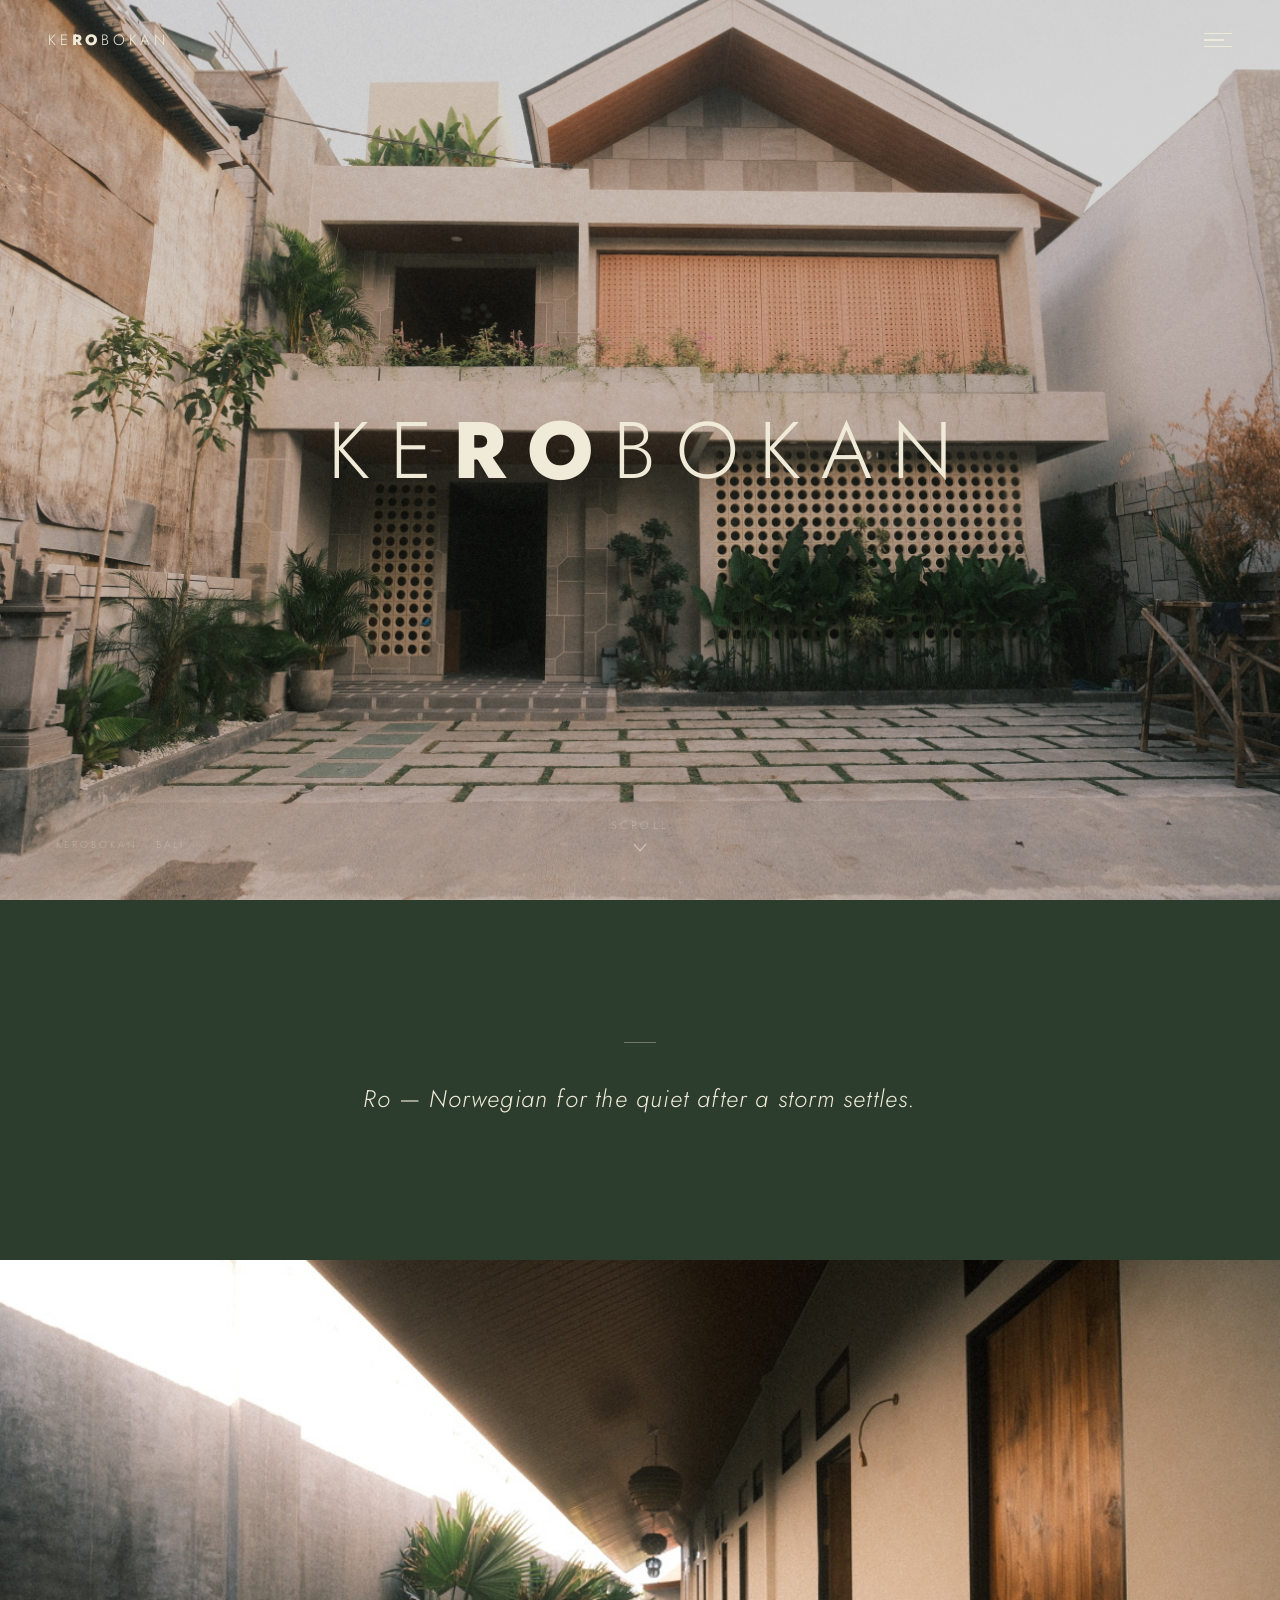
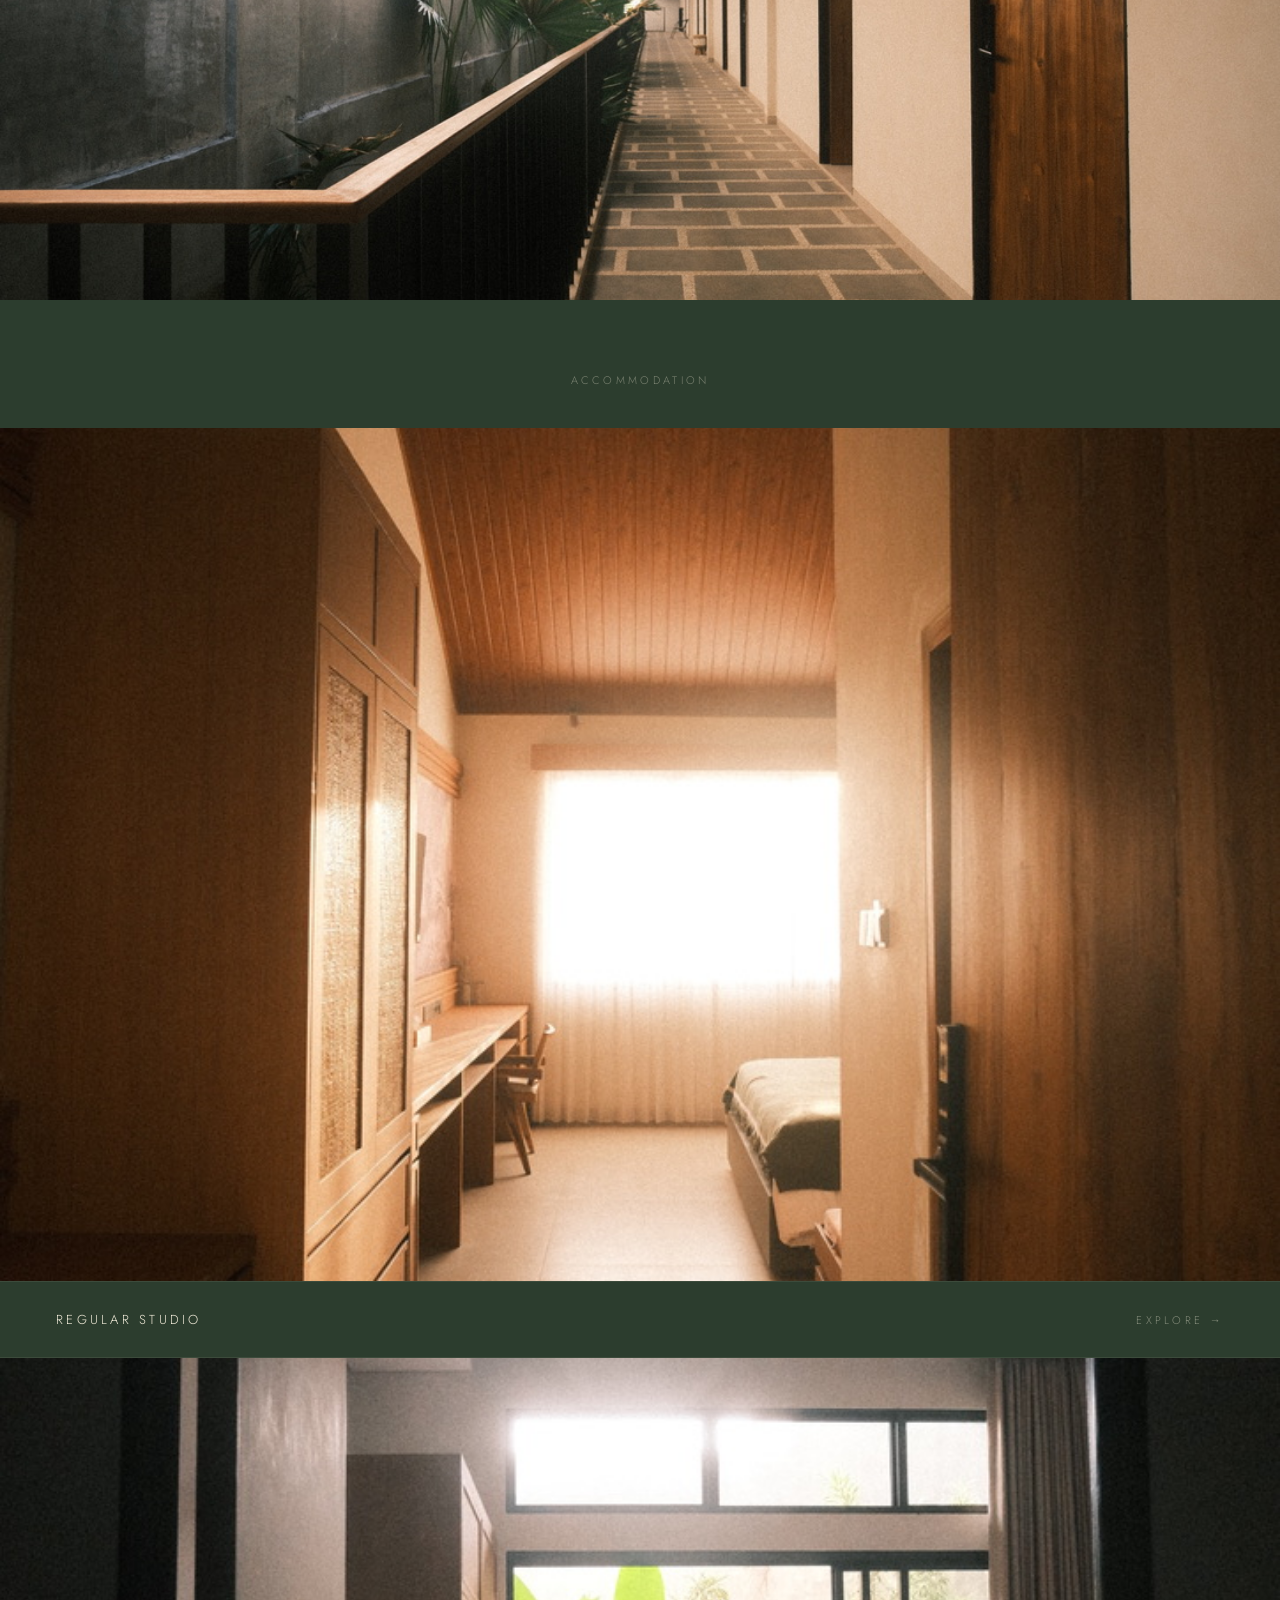
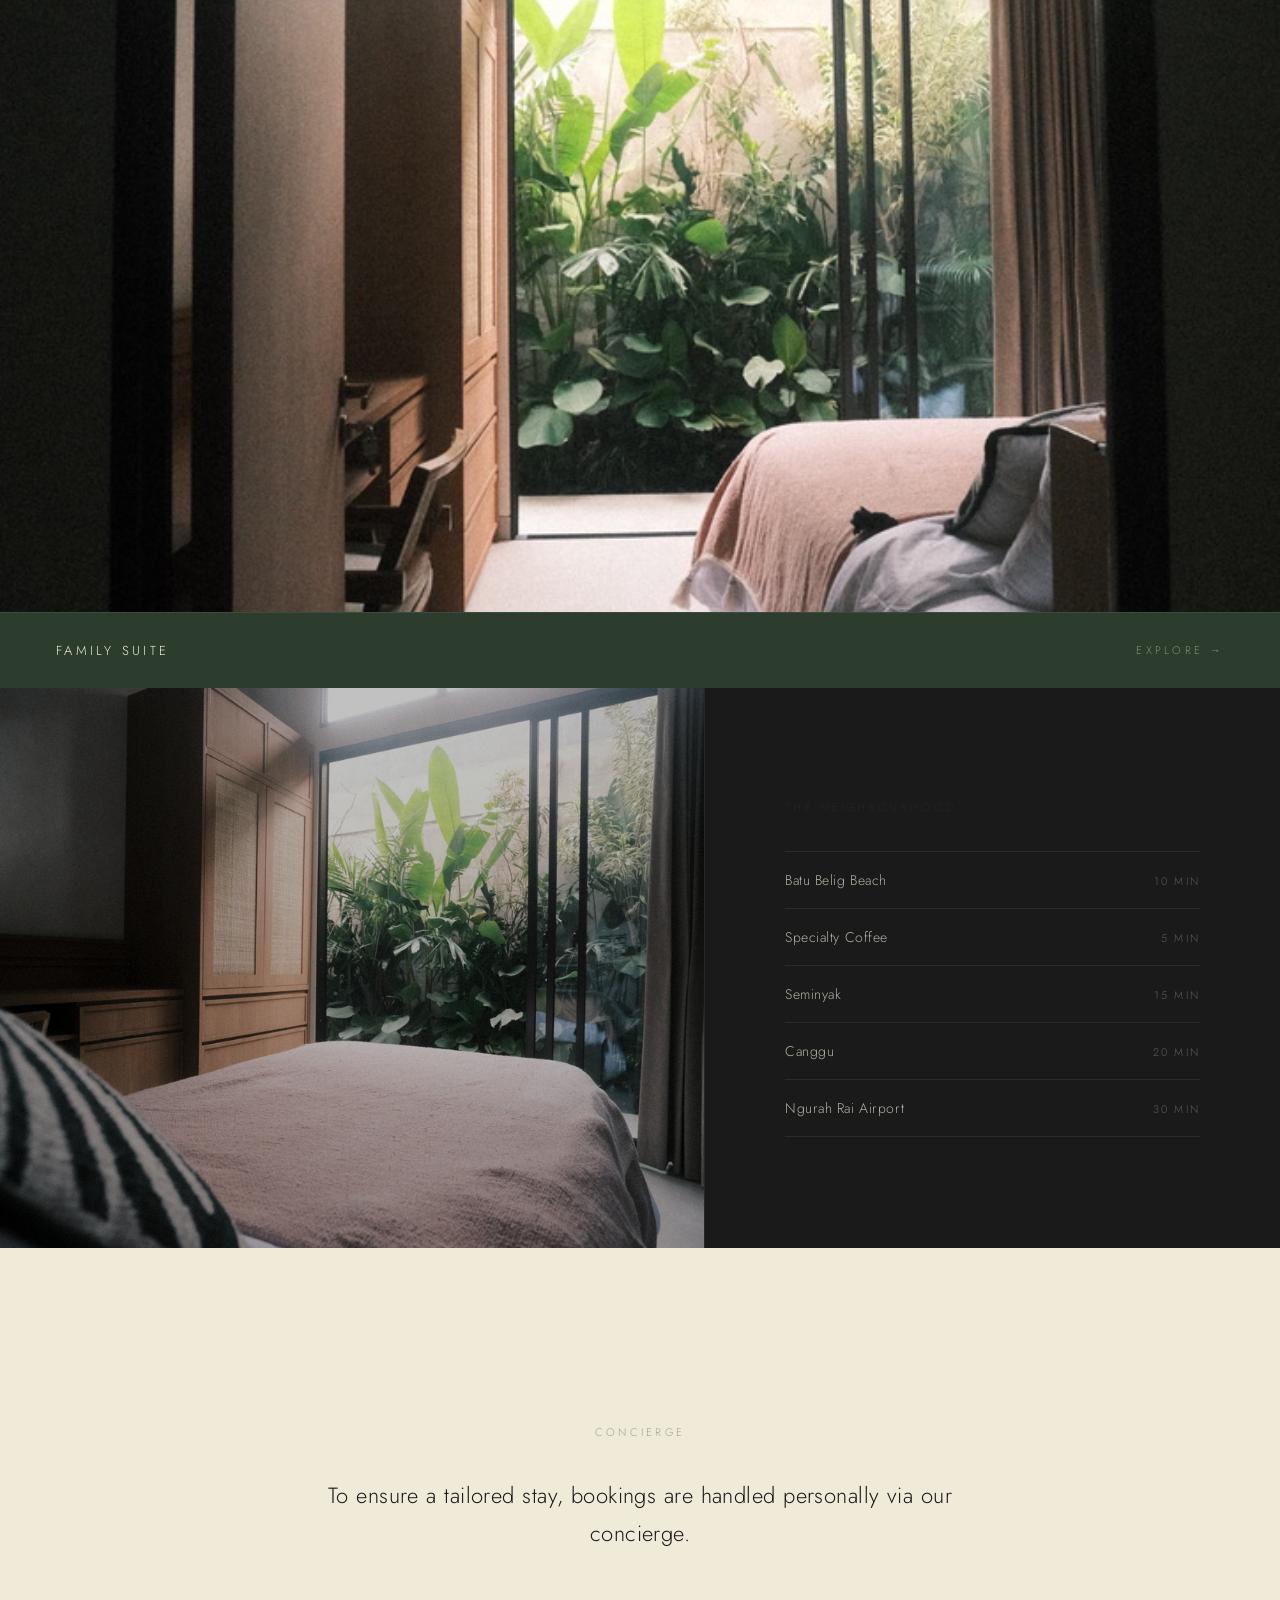
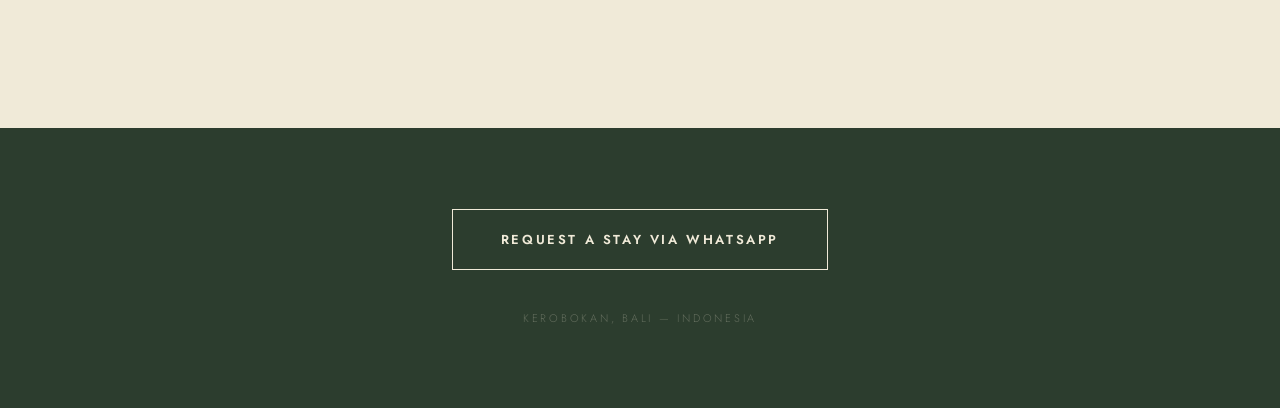
==== index.html @ 18e57e97 "Initial commit — keRObokan villa website Full site: home teaser, studio page, suite page, shared sty" ====
<!DOCTYPE html>
<html lang="en">
<head>
  <meta charset="UTF-8">
  <meta name="viewport" content="width=device-width, initial-scale=1.0">
  <title>keRObokan</title>
  <link rel="preconnect" href="https://fonts.googleapis.com">
  <link rel="preconnect" href="https://fonts.gstatic.com" crossorigin>
  <link href="https://fonts.googleapis.com/css2?family=Jost:ital,wght@0,300;0,600;0,800;1,300&display=swap" rel="stylesheet">
  <link rel="stylesheet" href="style.css">
</head>
<body>

  <!-- NAV -->
  <nav id="nav">
    <a href="index.html" class="nav-wordmark">
      <span class="wm-light">ke</span><span class="wm-bold">RO</span><span class="wm-light wm-last">bokan</span>
    </a>
    <button class="hamburger" id="hamburger" aria-label="Open menu">
      <span></span><span></span><span></span>
    </button>
  </nav>

  <!-- MENU OVERLAY -->
  <div class="menu-overlay" id="menuOverlay">
    <button class="menu-close" id="menuClose" aria-label="Close menu">
      <svg width="22" height="22" viewBox="0 0 22 22" fill="none">
        <line x1="1" y1="1" x2="21" y2="21" stroke="#f0ead8" stroke-width="1.5"/>
        <line x1="21" y1="1" x2="1" y2="21" stroke="#f0ead8" stroke-width="1.5"/>
      </svg>
    </button>
    <nav class="menu-links">
      <a href="#accommodation" class="menu-link" onclick="closeMenu()">Accommodation</a>
      <a href="#neighbourhood" class="menu-link" onclick="closeMenu()">The Neighbourhood</a>
      <a href="#concierge" class="menu-link" onclick="closeMenu()">Concierge</a>
      <a href="#request" class="menu-link" onclick="closeMenu()">Request a Stay</a>
    </nav>
  </div>

  <!-- S1: HERO -->
  <section class="hero" data-nav-theme="light">
    <div class="hero-bg">
      <img src="images/hero.jpeg" alt="keRObokan" class="hero-img" onerror="this.style.display='none'">
    </div>
    <div class="hero-wordmark">
      <h1>
        <span class="wm-light">ke</span><span class="wm-bold">RO</span><span class="wm-light wm-last">bokan</span>
      </h1>
    </div>
    <div class="hero-location">KEROBOKAN · BALI</div>
    <div class="scroll-hint">
      <span>SCROLL</span>
      <svg width="14" height="9" viewBox="0 0 14 9" fill="none">
        <line x1="1" y1="1" x2="7" y2="8" stroke="#f0ead8" stroke-opacity="0.5" stroke-width="1.2"/>
        <line x1="13" y1="1" x2="7" y2="8" stroke="#f0ead8" stroke-opacity="0.5" stroke-width="1.2"/>
      </svg>
    </div>
  </section>

  <!-- S2: INTERSTITIAL -->
  <section class="interstitial" data-nav-theme="light">
    <p data-reveal><em>Ro — Norwegian for the quiet after a storm settles.</em></p>
  </section>

  <!-- S3: TRANSITION -->
  <section class="transition" data-nav-theme="light">
    <img src="images/corridor.jpeg" alt="" class="transition-img" onerror="this.style.display='none'">
  </section>

  <!-- S4: ACCOMMODATION TEASERS -->
  <section class="rooms" id="accommodation" data-nav-theme="light">
    <div class="accom-label" data-reveal>ACCOMMODATION</div>

    <a class="room-teaser" href="studio.html" data-reveal>
      <div class="room-teaser-photo">
        <img src="images/room-studio-a.jpeg" alt="Regular Studio" onerror="this.style.display='none'">
      </div>
      <div class="room-teaser-bar">
        <span class="room-teaser-name">REGULAR STUDIO</span>
        <span class="room-teaser-cta">EXPLORE →</span>
      </div>
    </a>

    <a class="room-teaser" href="suite.html" data-reveal>
      <div class="room-teaser-photo">
        <img src="images/room-suite-a.jpeg" alt="Family Suite" onerror="this.style.display='none'">
      </div>
      <div class="room-teaser-bar">
        <span class="room-teaser-name">FAMILY SUITE</span>
        <span class="room-teaser-cta">EXPLORE →</span>
      </div>
    </a>
  </section>

  <!-- S5: THE NEIGHBOURHOOD -->
  <section class="neighbourhood" id="neighbourhood" data-nav-theme="light">
    <div class="neighbourhood-photo">
      <img src="images/6609CB39-1826-4DEB-866F-8B1CDC017FC5_1_105_c.jpeg" alt="Kerobokan" onerror="this.style.display='none'">
    </div>
    <div class="neighbourhood-text">
      <span class="section-label" data-reveal>THE NEIGHBOURHOOD</span>
      <ul class="neighbourhood-list">
        <li data-reveal><span class="nb-place">Batu Belig Beach</span><span class="nb-dist">10 min</span></li>
        <li data-reveal><span class="nb-place">Specialty Coffee</span><span class="nb-dist">5 min</span></li>
        <li data-reveal><span class="nb-place">Seminyak</span><span class="nb-dist">15 min</span></li>
        <li data-reveal><span class="nb-place">Canggu</span><span class="nb-dist">20 min</span></li>
        <li data-reveal><span class="nb-place">Ngurah Rai Airport</span><span class="nb-dist">30 min</span></li>
      </ul>
    </div>
  </section>

  <!-- S6: CONCIERGE -->
  <section class="concierge" id="concierge" data-nav-theme="dark">
    <span class="section-label" data-reveal>CONCIERGE</span>
    <p data-reveal>To ensure a tailored stay, bookings are handled personally via our concierge.</p>
  </section>

  <!-- S7: CTA FOOTER -->
  <section class="cta-footer" id="request" data-nav-theme="light">
    <a class="cta-btn" data-reveal
       href="https://wa.me/62811210864?text=Hello%20keRObokan%2C%20I%20would%20like%20to%20inquire%20about%20a%20stay..."
       target="_blank" rel="noopener">REQUEST A STAY VIA WHATSAPP</a>
    <span class="cta-location" data-reveal>KEROBOKAN, BALI — INDONESIA</span>
  </section>

  <script src="main.js"></script>
</body>
</html>
---- style.css ----
/* ── RESET & BASE ───────────────────────────────────────── */
*, *::before, *::after { box-sizing: border-box; margin: 0; padding: 0; }

:root {
  --green: #2c3d2e;
  --beige: #f0ead8;
  --dark:  #1a1a1a;
}

html { scroll-behavior: smooth; }

body {
  font-family: 'Jost', sans-serif;
  background: var(--dark);
  color: var(--beige);
  overflow-x: hidden;
}

img {
  display: block;
  width: 100%;
  height: 100%;
  object-fit: cover;
}

/* ── WORDMARK ───────────────────────────────────────────── */
.wm-light { font-weight: 300; }
.wm-bold  { font-weight: 800; }
.wm-last  { margin-right: -0.25em; }

/* ── SCROLL REVEAL ──────────────────────────────────────── */
[data-reveal] {
  opacity: 0;
  transform: translateY(22px);
  transition: opacity 0.9s cubic-bezier(0.16, 1, 0.3, 1),
              transform 0.9s cubic-bezier(0.16, 1, 0.3, 1);
}
[data-reveal].revealed {
  opacity: 1;
  transform: translateY(0);
}
.room-card:nth-child(2)[data-reveal] { transition-delay: 0.14s; }
.cta-location[data-reveal]           { transition-delay: 0.18s; }

/* ── ENTRANCE ANIMATION ─────────────────────────────────── */
@keyframes fadeUp {
  from { opacity: 0; transform: translateY(14px); }
  to   { opacity: 1; transform: translateY(0); }
}

.hero-wordmark h1 span {
  opacity: 0;
  animation: fadeUp 1s cubic-bezier(0.16, 1, 0.3, 1) forwards;
}
.hero-wordmark h1 span:nth-child(1) { animation-delay: 0.25s; }
.hero-wordmark h1 span:nth-child(2) { animation-delay: 0.42s; }
.hero-wordmark h1 span:nth-child(3) { animation-delay: 0.58s; }

.scroll-hint {
  opacity: 0;
  animation: fadeUp 0.8s ease forwards;
  animation-delay: 1.15s;
}

.hero-location {
  opacity: 0;
  animation: fadeUp 0.8s ease forwards;
  animation-delay: 0.9s;
}

/* ── NAV ────────────────────────────────────────────────── */
#nav {
  position: fixed;
  top: 0; left: 0; right: 0;
  z-index: 100;
  height: 80px;
  display: flex;
  align-items: center;
  justify-content: space-between;
  padding: 0 48px;
  transition: color 0.3s ease;
}

#nav::after {
  content: '';
  position: absolute;
  bottom: 0; left: 48px; right: 48px;
  height: 1px;
  background: rgba(240,234,216,0.12);
  opacity: 0;
  transition: opacity 0.4s ease;
}
#nav.scrolled::after { opacity: 1; }
#nav.nav-on-light::after { background: rgba(44,61,46,0.1); }

.nav-wordmark {
  display: flex;
  align-items: baseline;
  text-decoration: none;
  letter-spacing: 0.25em;
  font-size: 15px;
  text-transform: uppercase;
  color: var(--beige);
  transition: color 0.3s ease;
}

.hamburger {
  background: none;
  border: none;
  cursor: pointer;
  display: flex;
  flex-direction: column;
  gap: 5px;
  padding: 0;
}
.hamburger span {
  display: block;
  height: 1.5px;
  background: var(--beige);
  transition: background 0.3s ease;
}
.hamburger span:nth-child(1) { width: 28px; }
.hamburger span:nth-child(2) { width: 20px; }
.hamburger span:nth-child(3) { width: 28px; }

#nav.nav-on-light .nav-wordmark,
#nav.nav-on-light .nav-wordmark span { color: var(--green); }
#nav.nav-on-light .hamburger span    { background: var(--green); }

/* ── MENU OVERLAY ───────────────────────────────────────── */
.menu-overlay {
  position: fixed;
  inset: 0;
  z-index: 200;
  background: var(--green);
  display: flex;
  flex-direction: column;
  align-items: center;
  justify-content: center;
  gap: 36px;
  opacity: 0;
  pointer-events: none;
  transition: opacity 0.35s ease;
}
.menu-overlay.open {
  opacity: 1;
  pointer-events: all;
}

.menu-close {
  position: absolute;
  top: 32px; right: 48px;
  background: none;
  border: none;
  cursor: pointer;
  padding: 0;
  line-height: 0;
  opacity: 0;
  transition: opacity 0.3s ease 0.05s;
}
.menu-overlay.open .menu-close { opacity: 1; }

.menu-link {
  font-weight: 300;
  font-size: 13px;
  letter-spacing: 0.25em;
  text-transform: uppercase;
  color: var(--beige);
  text-decoration: none;
  opacity: 0;
  transform: translateY(10px);
  transition: opacity 0.4s ease, transform 0.4s ease, color 0.2s;
}
.menu-link:hover { opacity: 0.55 !important; }

.menu-overlay.open .menu-link:nth-child(1) { opacity: 1; transform: none; transition-delay: 0.1s;  }
.menu-overlay.open .menu-link:nth-child(2) { opacity: 1; transform: none; transition-delay: 0.18s; }
.menu-overlay.open .menu-link:nth-child(3) { opacity: 1; transform: none; transition-delay: 0.26s; }

/* ── S1: HERO ───────────────────────────────────────────── */
.hero {
  position: relative;
  width: 100%;
  height: 100vh;
  min-height: 640px;
  background: var(--dark);
  display: flex;
  align-items: center;
  justify-content: center;
  overflow: hidden;
}

.hero-bg {
  position: absolute;
  inset: 0;
  height: 115%; /* extra height for parallax travel */
  top: -7.5%;
}

.hero-img {
  width: 100%;
  height: 100%;
  object-fit: cover;
  opacity: 0.82;
}

.hero-wordmark {
  position: relative;
  z-index: 1;
}
.hero-wordmark h1 {
  display: flex;
  align-items: baseline;
  letter-spacing: 0.25em;
  font-size: 80px;
  color: var(--beige);
  text-transform: uppercase;
  line-height: 1;
}

.hero-location {
  position: absolute;
  bottom: 48px; left: 56px;
  font-weight: 300;
  font-size: 10px;
  letter-spacing: 0.3em;
  text-transform: uppercase;
  color: rgba(240,234,216,0.35);
  z-index: 1;
}

.scroll-hint {
  position: absolute;
  bottom: 48px;
  left: 0; right: 0;
  display: flex;
  flex-direction: column;
  align-items: center;
  gap: 10px;
  z-index: 1;
}
.scroll-hint span {
  font-weight: 300;
  font-size: 11px;
  letter-spacing: 0.3em;
  text-transform: uppercase;
  color: rgba(240,234,216,0.38);
}

/* ── S2: INTERSTITIAL ───────────────────────────────────── */
.interstitial {
  background: var(--green);
  display: flex;
  align-items: center;
  justify-content: center;
  padding: 100px 240px;
  min-height: 360px;
}
.interstitial p {
  font-weight: 300;
  font-style: italic;
  font-size: 24px;
  line-height: 40px;
  letter-spacing: 0.05em;
  color: var(--beige);
  text-align: center;
}
.interstitial p::before {
  content: '';
  display: block;
  width: 32px;
  height: 1px;
  background: rgba(240,234,216,0.35);
  margin: 0 auto 36px;
}

/* ── S3: TRANSITION ─────────────────────────────────────── */
.transition {
  width: 100%;
  height: 640px;
  background: var(--dark);
  overflow: hidden;
}
.transition-img {
  width: 100%;
  height: 100%;
  object-fit: cover;
}

/* ── S4: ACCOMMODATION ──────────────────────────────────── */
.accommodation {
  background: var(--green);
  padding-top: 72px;
}

.accom-label {
  text-align: center;
  font-weight: 300;
  font-size: 11px;
  letter-spacing: 0.3em;
  text-transform: uppercase;
  color: rgba(240,234,216,0.4);
  margin-bottom: 40px;
}

.accom-grid {
  display: flex;
  flex-direction: column;
}

.room-card {
  display: flex;
  flex-direction: row;
  border-bottom: 1px solid rgba(240,234,216,0.08);
}
.room-card:last-child { border-bottom: none; }

.room-card--reverse {
  flex-direction: row-reverse;
}

/* 3-photo grid */
.room-photos {
  flex: 0 0 62%;
  display: flex;
  flex-direction: row;
  height: 560px;
}
.room-photo-portrait {
  flex: 0 0 56%;
  overflow: hidden;
  background: #252f26;
  border-right: 2px solid var(--green);
}
.room-photo-stack {
  flex: 1;
  display: flex;
  flex-direction: column;
}
.room-photo-landscape {
  flex: 1;
  overflow: hidden;
  background: #232e24;
}
.room-photo-landscape:first-child {
  border-bottom: 2px solid var(--green);
}

.room-details {
  flex: 1;
  background: var(--green);
  padding: 72px 80px;
  display: flex;
  flex-direction: column;
  justify-content: center;
}

.room-type {
  font-weight: 300;
  font-size: 11px;
  letter-spacing: 0.25em;
  text-transform: uppercase;
  color: rgba(240,234,216,0.45);
  margin-bottom: 14px;
}
.room-spec {
  font-weight: 300;
  font-size: 14px;
  letter-spacing: 0.06em;
  color: rgba(240,234,216,0.6);
  margin-bottom: 36px;
}
.room-price-row {
  display: flex;
  align-items: baseline;
  gap: 12px;
  flex-wrap: wrap;
}
.room-price {
  font-weight: 600;
  font-size: 36px;
  color: var(--beige);
  letter-spacing: 0.01em;
}
.room-per-night {
  font-weight: 300;
  font-size: 11px;
  letter-spacing: 0.2em;
  text-transform: uppercase;
  color: rgba(240,234,216,0.4);
}

/* ── S5: CONCIERGE ──────────────────────────────────────── */
.concierge {
  background: var(--beige);
  display: flex;
  flex-direction: column;
  align-items: center;
  justify-content: center;
  padding: 120px 320px;
  min-height: 480px;
}
.section-label {
  font-weight: 300;
  font-size: 11px;
  letter-spacing: 0.3em;
  text-transform: uppercase;
  color: rgba(44,61,46,0.4);
  margin-bottom: 36px;
  display: block;
}
.concierge p {
  font-weight: 300;
  font-size: 22px;
  line-height: 38px;
  letter-spacing: 0.02em;
  text-align: center;
  color: var(--dark);
}

/* ── S6: CTA FOOTER ─────────────────────────────────────── */
.cta-footer {
  background: var(--green);
  display: flex;
  flex-direction: column;
  align-items: center;
  justify-content: center;
  gap: 40px;
  min-height: 280px;
  padding: 60px 48px;
}

.cta-btn {
  display: inline-flex;
  align-items: center;
  justify-content: center;
  background: transparent;
  border: 1.5px solid var(--beige);
  border-radius: 0;
  padding: 20px 48px;
  font-family: 'Jost', sans-serif;
  font-weight: 600;
  font-size: 13px;
  letter-spacing: 0.2em;
  text-transform: uppercase;
  color: var(--beige);
  text-decoration: none;
  transition: background 0.2s ease, color 0.2s ease;
}
.cta-btn:hover {
  background: var(--beige);
  color: var(--green);
}

.cta-location {
  font-weight: 300;
  font-size: 11px;
  letter-spacing: 0.25em;
  text-transform: uppercase;
  color: rgba(240,234,216,0.28);
}

/* ── MOBILE ─────────────────────────────────────────────── */
@media (max-width: 768px) {
  #nav { padding: 0 24px; height: 64px; }
  #nav::after { left: 24px; right: 24px; }

  .hero-wordmark h1 { font-size: 40px; }
  .hero-location { left: 28px; bottom: 40px; }

  .interstitial { padding: 64px 40px; min-height: 280px; }
  .interstitial p { font-size: 18px; line-height: 30px; }

  .transition { height: 320px; }

  .accommodation { padding-top: 56px; }

  .room-card,
  .room-card--reverse {
    flex-direction: column;
  }
  .room-card { border-bottom: 1px solid rgba(240,234,216,0.1); }
  .room-card:last-child { border-bottom: none; }
  .room-card:nth-child(2)[data-reveal] { transition-delay: 0; }

  /* Collapse to single portrait image on mobile */
  .room-photos { flex: none; width: 100%; height: 260px; }
  .room-photo-stack { display: none; }
  .room-photo-portrait { flex: 0 0 100%; border-right: none; }

  .room-details { padding: 40px 28px 52px; justify-content: flex-start; }
  .room-price { font-size: 30px; }

  .concierge { padding: 80px 36px; min-height: 380px; }
  .concierge p { font-size: 18px; line-height: 30px; }

  .cta-footer { padding: 56px 28px; gap: 28px; }
  .cta-btn {
    padding: 18px 28px;
    font-size: 11px;
    letter-spacing: 0.15em;
    width: 100%;
    text-align: center;
  }

  .menu-close { top: 20px; right: 24px; }
}

/* ── ROOM TEASERS (home) ────────────────────────────────── */
.rooms { background: var(--green); padding-top: 72px; }

.room-teaser {
  display: block;
  text-decoration: none;
  border-bottom: 1px solid rgba(240,234,216,0.08);
}
.room-teaser:last-child { border-bottom: none; }

.room-teaser-photo {
  aspect-ratio: 3 / 2;
  overflow: hidden;
  background: #252f26;
}
.room-teaser-photo img {
  width: 100%; height: 100%; object-fit: cover;
  transition: transform 0.9s cubic-bezier(0.16, 1, 0.3, 1);
}
.room-teaser:hover .room-teaser-photo img { transform: scale(1.04); }

.room-teaser-bar {
  background: var(--green);
  display: flex;
  justify-content: space-between;
  align-items: center;
  padding: 28px 56px;
  border-top: 1px solid rgba(240,234,216,0.08);
}
.room-teaser-name {
  font-weight: 300; font-size: 13px;
  letter-spacing: 0.25em; text-transform: uppercase;
  color: var(--beige);
}
.room-teaser-cta {
  font-weight: 300; font-size: 11px;
  letter-spacing: 0.3em; text-transform: uppercase;
  color: rgba(240,234,216,0.45);
  transition: color 0.25s ease;
}
.room-teaser:hover .room-teaser-cta { color: var(--beige); }

/* ── THE NEIGHBOURHOOD (home) ───────────────────────────── */
.neighbourhood {
  background: var(--dark);
  display: flex; flex-direction: row;
  min-height: 560px;
}
.neighbourhood-photo {
  flex: 0 0 55%;
  overflow: hidden;
  background: #111;
  filter: grayscale(25%) contrast(1.08);
}
.neighbourhood-photo img {
  width: 100%; height: 100%; object-fit: cover; opacity: 0.72;
}
.neighbourhood-text {
  flex: 1;
  display: flex; flex-direction: column;
  justify-content: center;
  padding: 72px 80px;
  border-left: 1px solid rgba(240,234,216,0.07);
}
.neighbourhood-list {
  list-style: none;
  display: flex; flex-direction: column;
}
.neighbourhood-list li {
  display: flex; justify-content: space-between; align-items: baseline;
  padding: 18px 0;
  border-bottom: 1px solid rgba(240,234,216,0.08);
}
.neighbourhood-list li:first-child { border-top: 1px solid rgba(240,234,216,0.08); }
.nb-place {
  font-weight: 300; font-size: 14px;
  letter-spacing: 0.04em; color: rgba(240,234,216,0.72);
}
.nb-dist {
  font-weight: 300; font-size: 11px;
  letter-spacing: 0.2em; text-transform: uppercase;
  color: rgba(240,234,216,0.32);
}

/* ── ROOM HERO (room pages) ─────────────────────────────── */
.room-hero {
  position: relative;
  height: 100vh; min-height: 600px;
  background: var(--dark);
  display: flex; align-items: center; justify-content: center;
  overflow: hidden;
}
.room-hero-bg {
  position: absolute; inset: 0;
  height: 115%; top: -7.5%;
}
.room-hero-bg img {
  width: 100%; height: 100%; object-fit: cover; opacity: 0.8;
}
.room-hero-content {
  position: relative; z-index: 1; text-align: center;
}
.room-hero-label {
  display: block;
  font-weight: 300; font-size: 11px;
  letter-spacing: 0.35em; text-transform: uppercase;
  color: rgba(240,234,216,0.5);
  margin-bottom: 20px;
  opacity: 0; animation: fadeUp 0.8s ease forwards; animation-delay: 0.3s;
}
.room-hero-name {
  font-weight: 300; font-size: 72px;
  letter-spacing: 0.2em; text-transform: uppercase;
  color: var(--beige); line-height: 1;
  opacity: 0; animation: fadeUp 1s cubic-bezier(0.16,1,0.3,1) forwards;
  animation-delay: 0.5s;
}

/* ── ROOM NARRATIVE ─────────────────────────────────────── */
.room-narrative {
  background: var(--green);
  display: flex; align-items: center; justify-content: center;
  padding: 100px 320px;
  border-top: 1px solid rgba(240,234,216,0.08);
}
.room-narrative p {
  font-weight: 300; font-style: italic; font-size: 20px;
  line-height: 36px; letter-spacing: 0.03em;
  color: rgba(240,234,216,0.7); text-align: center;
}
.room-narrative p::before {
  content: ''; display: block; width: 32px; height: 1px;
  background: rgba(240,234,216,0.3); margin: 0 auto 36px;
}

/* ── ROOM DETAILS ROW ───────────────────────────────────── */
.room-details-row {
  background: var(--green);
  display: flex; align-items: center; justify-content: space-between;
  padding: 56px 80px;
  border-top: 1px solid rgba(240,234,216,0.08);
}
.room-details-specs { display: flex; gap: 64px; }
.spec-item { display: flex; flex-direction: column; gap: 10px; }
.spec-label {
  font-weight: 300; font-size: 10px;
  letter-spacing: 0.3em; text-transform: uppercase;
  color: rgba(240,234,216,0.4);
}
.spec-value {
  font-weight: 300; font-size: 15px;
  letter-spacing: 0.05em; color: var(--beige);
}
.room-details-price { display: flex; align-items: baseline; gap: 10px; }
.details-price-amount {
  font-weight: 300; font-size: 32px;
  color: var(--beige); letter-spacing: 0.05em;
}
.details-price-label {
  font-weight: 300; font-size: 11px;
  letter-spacing: 0.2em; text-transform: uppercase;
  color: rgba(240,234,216,0.4);
}

/* ── ROOM GALLERY ───────────────────────────────────────── */
.room-gallery { background: var(--dark); }
.room-gallery-photo {
  aspect-ratio: 3 / 2;
  overflow: hidden; background: #1e1e1e;
}
.room-gallery-photo img { width: 100%; height: 100%; object-fit: cover; }

/* Clip-path shutter reveal */
[data-clip-reveal] {
  clip-path: inset(100% 0 0 0);
  transition: clip-path 1.1s cubic-bezier(0.16, 1, 0.3, 1);
}
[data-clip-reveal].revealed { clip-path: inset(0% 0 0 0); }

/* ── EXTENDED STAY ──────────────────────────────────────── */
.extended-stay {
  background: var(--green);
  display: flex; flex-direction: column;
  align-items: center; justify-content: center;
  text-align: center;
  padding: 120px 320px; min-height: 440px;
  border-top: 1px solid rgba(240,234,216,0.08);
}
.extended-stay p {
  font-weight: 300; font-size: 20px; line-height: 36px;
  letter-spacing: 0.02em; color: rgba(240,234,216,0.72);
  margin-bottom: 48px;
}
.extended-stay-link {
  font-weight: 300; font-size: 11px;
  letter-spacing: 0.3em; text-transform: uppercase;
  color: rgba(240,234,216,0.45);
  text-decoration: none;
  border-bottom: 1px solid rgba(240,234,216,0.22);
  padding-bottom: 4px;
  transition: color 0.2s, border-color 0.2s;
}
.extended-stay-link:hover { color: var(--beige); border-color: var(--beige); }

/* ── NEXT ROOM ──────────────────────────────────────────── */
.next-room {
  display: flex; align-items: center; justify-content: space-between;
  background: var(--dark);
  padding: 48px 80px;
  text-decoration: none;
  border-top: 1px solid rgba(240,234,216,0.08);
  transition: background 0.3s ease;
}
.next-room:hover { background: #222; }
.next-room-label {
  font-weight: 300; font-size: 10px;
  letter-spacing: 0.3em; text-transform: uppercase;
  color: rgba(240,234,216,0.32);
}
.next-room-name {
  font-weight: 300; font-size: 13px;
  letter-spacing: 0.2em; text-transform: uppercase;
  color: var(--beige);
}

/* ── MOBILE — NEW SECTIONS ──────────────────────────────── */
@media (max-width: 768px) {
  .room-teaser-bar { padding: 22px 28px; }

  .neighbourhood { flex-direction: column; }
  .neighbourhood-photo { flex: none; height: 260px; width: 100%; }
  .neighbourhood-text { padding: 52px 28px; border-left: none;
    border-top: 1px solid rgba(240,234,216,0.07); }

  .room-hero-name { font-size: 36px; letter-spacing: 0.15em; }

  .room-narrative { padding: 72px 32px; }
  .room-narrative p { font-size: 17px; line-height: 30px; }

  .room-details-row {
    flex-direction: column; gap: 36px;
    padding: 48px 28px; align-items: flex-start;
  }
  .room-details-specs { flex-direction: column; gap: 24px; }
  .details-price-amount { font-size: 28px; }


  .extended-stay { padding: 80px 32px; }
  .extended-stay p { font-size: 17px; line-height: 30px; }

  .next-room { padding: 36px 28px; }
}
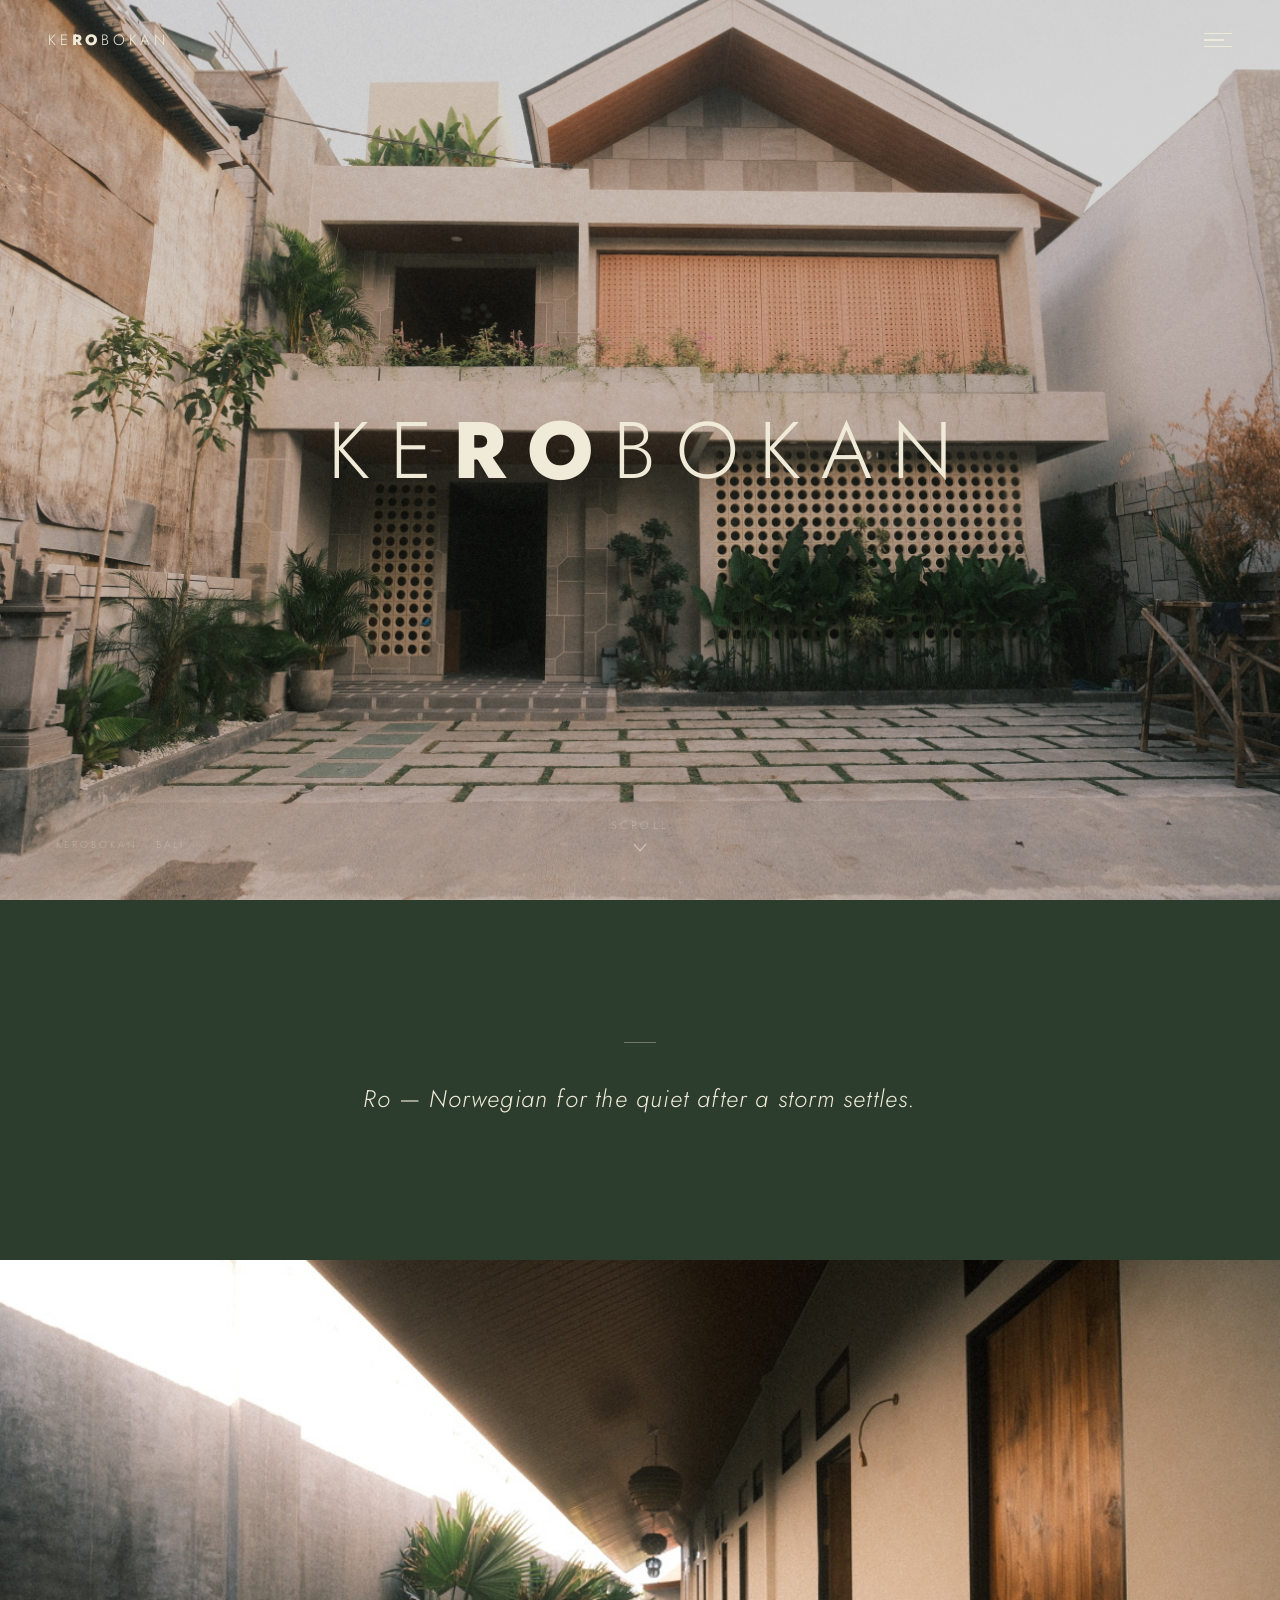
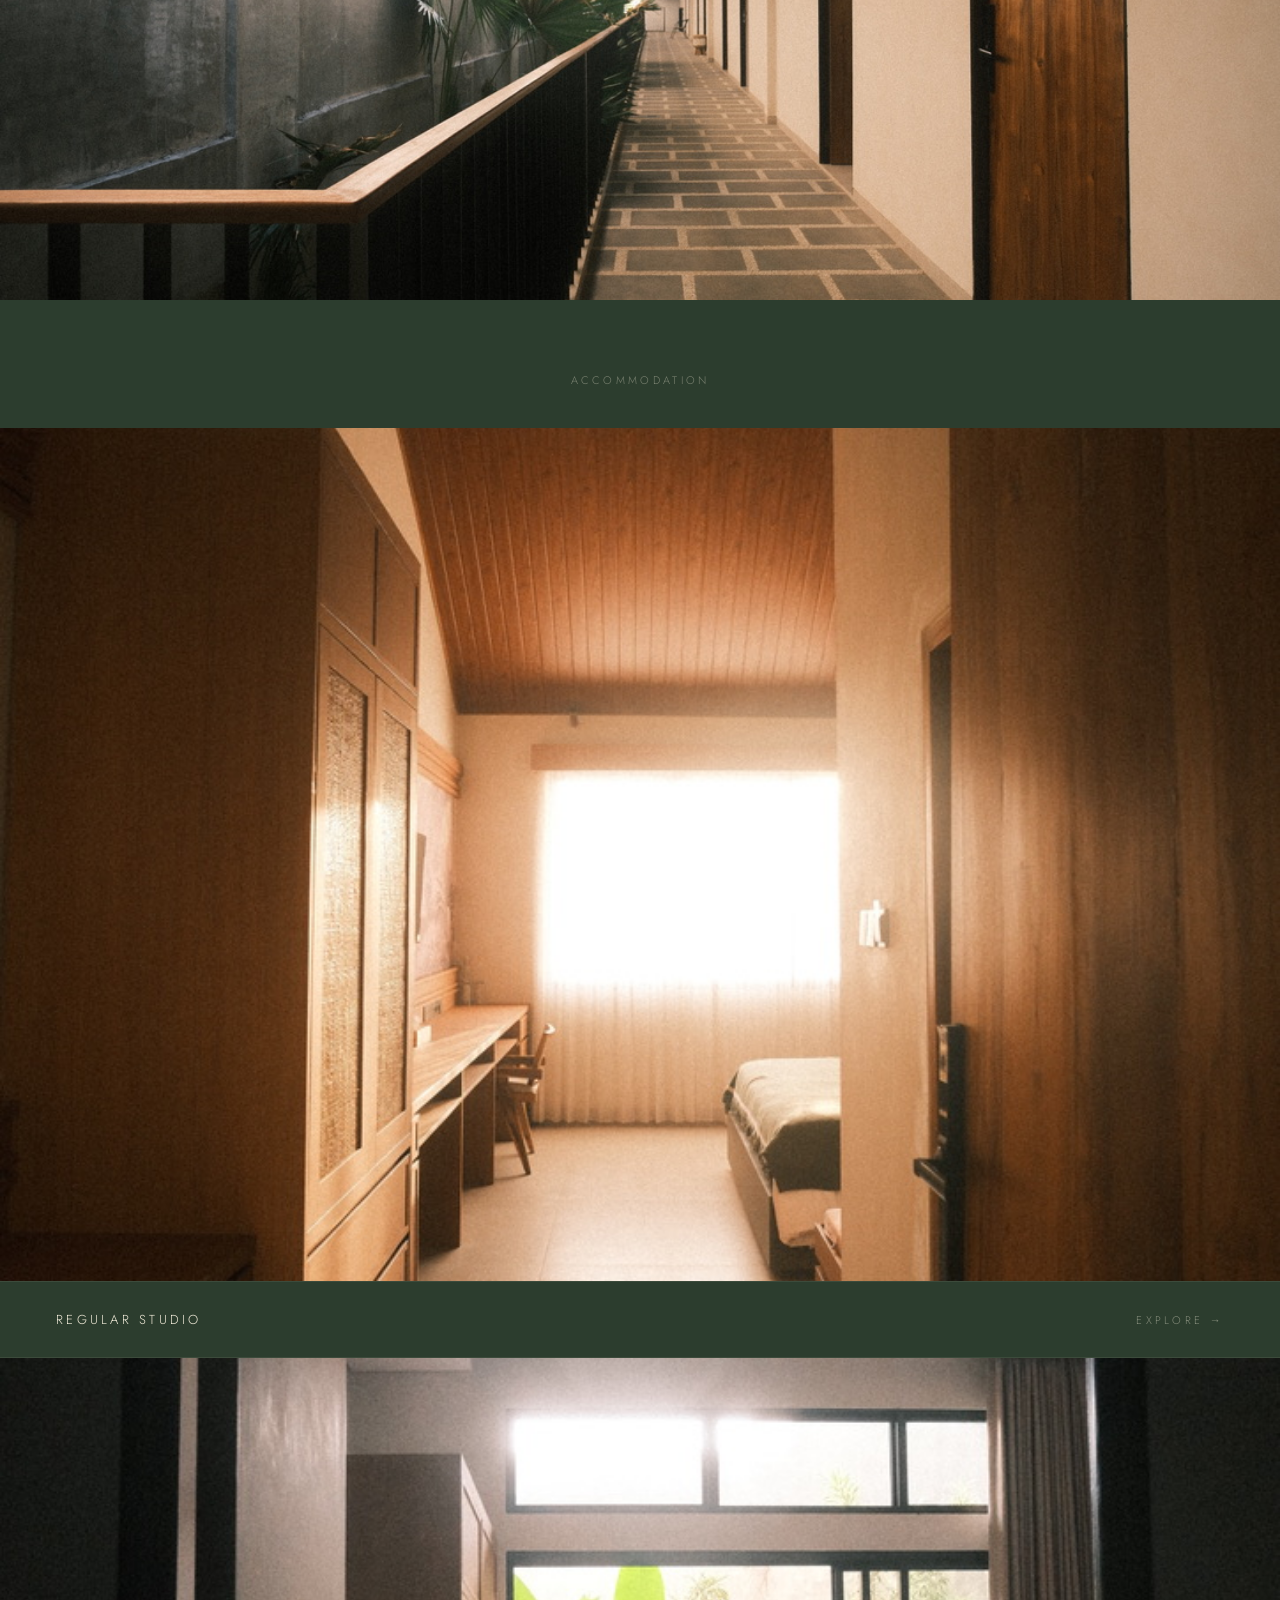
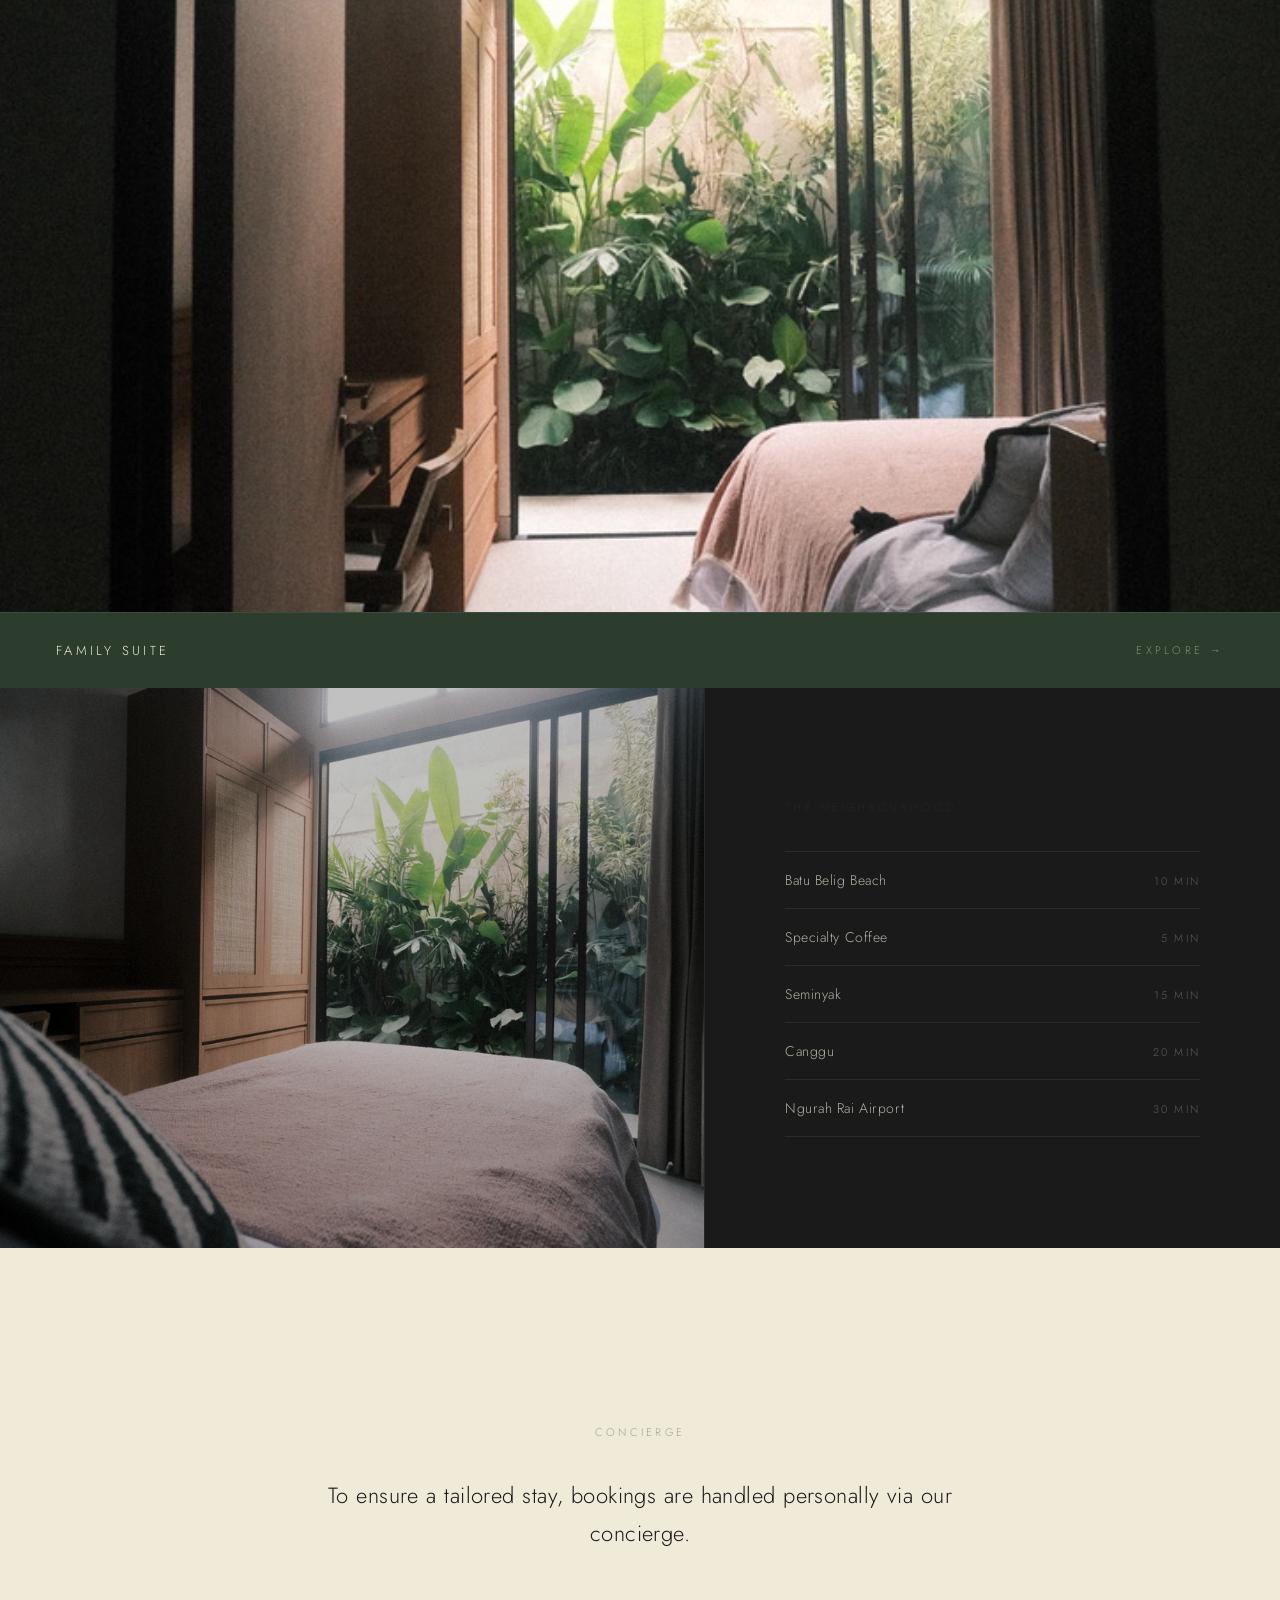
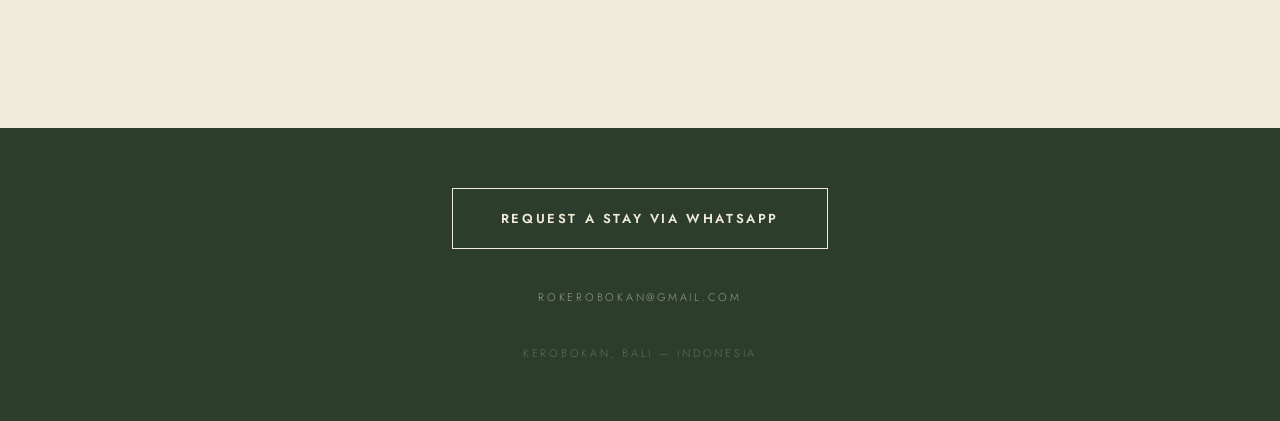
==== commit d99e1d5c: "Add rokerobokan@gmail.com contact link to footer Adds a mailto link in the .cta-footer block on ever" ====
--- a/index.html
+++ b/index.html
@@ -120,6 +120,7 @@
     <a class="cta-btn" data-reveal
        href="https://wa.me/62811210864?text=Hello%20keRObokan%2C%20I%20would%20like%20to%20inquire%20about%20a%20stay..."
        target="_blank" rel="noopener">REQUEST A STAY VIA WHATSAPP</a>
+    <a class="cta-email" data-reveal href="mailto:rokerobokan@gmail.com">rokerobokan@gmail.com</a>
     <span class="cta-location" data-reveal>KEROBOKAN, BALI — INDONESIA</span>
   </section>
 
--- a/style.css
+++ b/style.css
@@ -40,6 +40,7 @@
   transform: translateY(0);
 }
 .room-card:nth-child(2)[data-reveal] { transition-delay: 0.14s; }
+.cta-email[data-reveal]              { transition-delay: 0.09s; }
 .cta-location[data-reveal]           { transition-delay: 0.18s; }
 
 /* ── ENTRANCE ANIMATION ─────────────────────────────────── */
@@ -452,6 +453,19 @@
   color: var(--green);
 }
 
+.cta-email {
+  font-weight: 300;
+  font-size: 11px;
+  letter-spacing: 0.25em;
+  text-transform: uppercase;
+  color: rgba(240,234,216,0.55);
+  text-decoration: none;
+  transition: color 0.2s ease;
+}
+.cta-email:hover {
+  color: var(--beige);
+}
+
 .cta-location {
   font-weight: 300;
   font-size: 11px;
